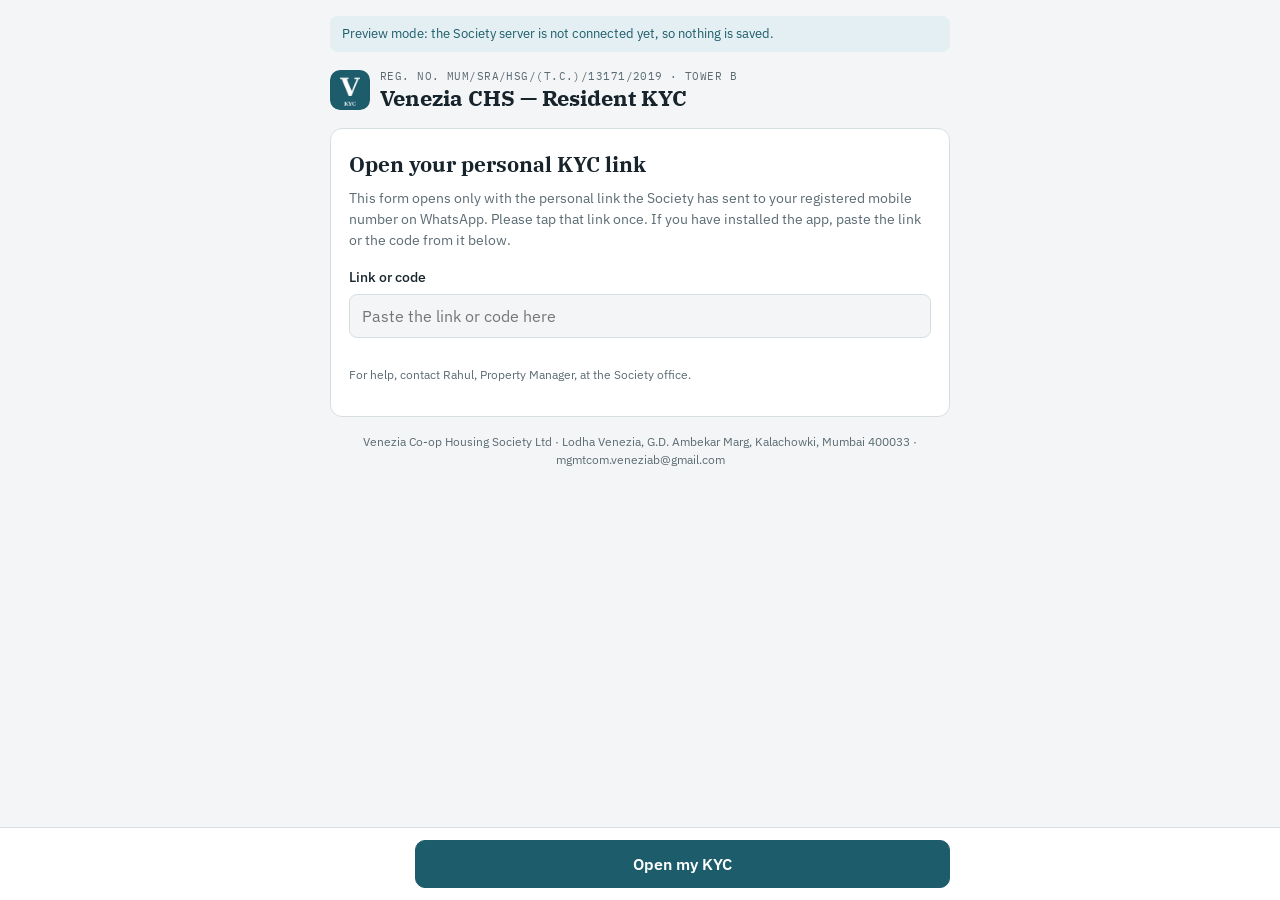
==== index.html @ 971dfce4 "Wording fix on link screen Co-Authored-By: Claude Opus 5.5 <noreply@anthropic.com> Claude-Session: h" ====
<!doctype html>
<html lang="en">
<head>
<meta charset="utf-8">
<title>Venezia CHS – Resident KYC</title>
<meta name="viewport" content="width=device-width, initial-scale=1, viewport-fit=cover">
<meta name="description" content="Resident KYC for Venezia Co-operative Housing Society Ltd, Tower B. Open only with the personal link sent to you by the Society.">
<meta name="robots" content="noindex, nofollow">
<meta name="referrer" content="no-referrer">
<meta name="theme-color" content="#1d5c6b">
<link rel="manifest" href="manifest.webmanifest">
<link rel="icon" type="image/png" sizes="192x192" href="icons/icon-192.png">
<link rel="apple-touch-icon" href="icons/apple-touch-icon.png">
<meta name="apple-mobile-web-app-capable" content="yes">
<meta name="mobile-web-app-capable" content="yes">
<meta name="apple-mobile-web-app-status-bar-style" content="default">
<meta name="apple-mobile-web-app-title" content="Venezia KYC">
<link rel="preconnect" href="https://fonts.googleapis.com">
<link rel="stylesheet" href="https://fonts.googleapis.com/css2?family=IBM+Plex+Sans:wght@400;500;600&family=IBM+Plex+Serif:wght@500;600&family=IBM+Plex+Mono:wght@500&display=swap">
<link rel="stylesheet" href="app.css?v=3">
</head>
<body>
<div class="wrap">
  <div class="banner" id="preview-banner" hidden>Preview mode: the Society server is not connected yet, so nothing is saved.</div>
  <div class="install" id="install" hidden>
    <p id="install-text">Add this app to your home screen for quick access.</p>
    <button type="button" id="install-btn" hidden>Install</button>
    <button type="button" class="close" id="install-close" aria-label="Dismiss">×</button>
  </div>
  <header>
    <div class="brand"><img src="icons/icon-192.png" alt=""><div>
      <div class="reg">REG. NO. MUM/SRA/HSG/(T.C.)/13171/2019 · TOWER B</div>
      <h1>Venezia CHS — Resident KYC</h1>
    </div></div>
  </header>
  <div id="progress">
    <div class="stepinfo"><span id="stepname"></span><span id="stepcount"></span></div>
    <div class="bar"><i id="barfill"></i></div>
  </div>

  <!-- 0. Link check -->
  <section class="step" data-step="link" data-name="Your personal link">
    <h2>Open your personal KYC link</h2>
    <p class="lead" id="link-msg">This form opens only with the personal link the Society has sent to your registered mobile number on WhatsApp. Please tap that link once. If you have installed the app, paste the link or the code from it below.</p>
    <div class="field" id="f-code">
      <label class="l" for="code">Link or code</label>
      <input type="text" id="code" autocomplete="off" autocapitalize="none" spellcheck="false" placeholder="Paste the link or code here">
      <span class="err">That code is not valid. Please check the WhatsApp message from the Society.</span>
    </div>
    <p class="note">For help, contact Rahul, Property Manager, at the Society office.</p>
  </section>

  <!-- 1. Start -->
  <section class="step" data-step="start" data-name="Your flat">
    <h2>Let's start with your flat</h2>
    <p class="lead">Takes about 5 minutes. Keep your photo ID, your staff's photo IDs and your driver's licence copy handy.</p>
    <div class="field" id="f-flat">
      <label class="l" for="flat">Flat number</label>
      <div class="flat"><span>B-</span><input type="text" id="flat" inputmode="numeric" maxlength="4" placeholder="2104" autocomplete="off" readonly></div>
      <span class="hint">Filled in from your personal link.</span>
      <span class="err">Flat number missing. Please open your personal link again.</span>
    </div>
    <div class="field" id="f-mode">
      <span class="l">I am filling this as the</span>
      <div class="cards">
        <label class="card"><input type="radio" name="mode" value="owner"><span><b>Owner / member</b><small>First name on the agreement</small></span></label>
        <label class="card"><input type="radio" name="mode" value="tenant"><span><b>Tenant / licensee</b><small>Living here on leave &amp; licence</small></span></label>
      </div>
      <span class="err">Please choose one.</span>
    </div>
  </section>

  <!-- 2. You -->
  <section class="step" data-step="you" data-name="Your details">
    <h2 id="you-h">Your details</h2>
    <div class="grid">
      <div class="field full" id="f-name">
        <label class="l" for="name" id="name-l">First name on the agreement</label>
        <span class="hint" id="name-h">Full name of the person named first in your registered agreement, written exactly as in it.</span>
        <input type="text" id="name" autocomplete="name">
        <span class="err">Please enter your full name.</span>
      </div>
      <div class="field" id="f-mob">
        <label class="l" for="mob">Mobile (WhatsApp)</label>
        <div class="tel"><span>+91</span><input type="tel" id="mob" inputmode="numeric" maxlength="11" autocomplete="tel-national" placeholder="98XXXXXXXX"></div>
        <span class="hint">Must be a mobile number registered with the Society for this flat.</span>
        <span class="err">Enter a 10-digit mobile number.</span>
      </div>
      <div class="field" id="f-alt">
        <label class="l" for="alt">Alternate mobile <span class="opt">optional</span></label>
        <div class="tel"><span>+91</span><input type="tel" id="alt" inputmode="numeric" maxlength="11"></div>
        <span class="err">Enter a 10-digit mobile number or leave blank.</span>
      </div>
      <div class="field full" id="f-email">
        <label class="l" for="email">Email for society notices</label>
        <input type="email" id="email" autocomplete="email" placeholder="name@example.com">
        <span class="hint">AGM notices, circulars and bills go here. Use a mailbox you check and that isn't full.</span>
        <span class="err">Enter a valid email address.</span>
      </div>
      <div class="field" id="f-idtype">
        <label class="l" for="idtype">Your photo ID (compulsory)</label>
        <select id="idtype"><option value="">Select</option><option>Aadhaar card (masked)</option><option>Voter ID card</option><option>Passport</option><option>Driving licence</option></select>
        <span class="err">Please choose the ID you are uploading.</span>
      </div>
      <div class="field" id="f-idfile">
        <span class="l">Upload ID copy (front &amp; back)</span>
        <div class="filebtn"><label>Choose files<input type="file" id="idfile" accept=".pdf,image/*" multiple></label><span class="fn"></span></div>
        <span class="hint">For Aadhaar, upload only the <b>masked Aadhaar</b> (first 8 digits hidden), downloadable from myaadhaar.uidai.gov.in. Seen only by the Managing Committee office bearers and the Society office.</span>
        <span class="err">Please upload a copy of your photo ID.</span>
      </div>
      <div class="field full" data-only="owner">
        <span class="l" style="margin-top:6px">Second name on the agreement (joint / associate member) <span class="opt">optional</span></span>
        <span class="hint">Fill this if another person is named on the agreement with you.</span>
      </div>
      <div class="field full" data-only="owner" id="f-jname">
        <label class="l" for="jname">Second name on the agreement — full name</label>
        <input type="text" id="jname">
        <span class="err">Please enter the joint member's name, or clear their mobile and email.</span>
      </div>
      <div class="field" data-only="owner" id="f-jmob">
        <label class="l" for="jmob">Joint member's mobile</label>
        <div class="tel"><span>+91</span><input type="tel" id="jmob" inputmode="numeric" maxlength="11"></div>
        <span class="err">Enter a 10-digit mobile number or leave blank.</span>
      </div>
      <div class="field" data-only="owner" id="f-jemail">
        <label class="l" for="jemail">Joint member's email</label>
        <input type="email" id="jemail" placeholder="name@example.com">
        <span class="err">Enter a valid email address or leave blank.</span>
      </div>
      <div class="field full" data-only="tenant" id="f-ownername">
        <label class="l" for="ownername">Flat owner's name as in the agreement</label>
        <span class="hint">The licensor named in your leave &amp; licence agreement.</span>
        <input type="text" id="ownername">
        <span class="err">Please enter the owner's name.</span>
      </div>
    </div>
  </section>

  <!-- 3. Occupancy (owner) -->
  <section class="step" data-step="occ" data-name="Who lives here">
    <h2>Who lives in the flat now?</h2>
    <div class="field" id="f-occ">
      <div class="cards">
        <label class="card"><input type="radio" name="occ" value="self"><span><b>My family and I</b><small>Owner-occupied</small></span></label>
        <label class="card"><input type="radio" name="occ" value="family"><span><b>Other family members</b><small>My relatives live here; I don't</small></span></label>
        <label class="card"><input type="radio" name="occ" value="tenant"><span><b>A tenant</b><small>Given on leave &amp; licence</small></span></label>
        <label class="card"><input type="radio" name="occ" value="vacant"><span><b>Nobody</b><small>Vacant or locked</small></span></label>
      </div>
      <span class="err">Please choose one.</span>
    </div>
    <div class="field" id="f-addr" hidden>
      <label class="l" for="addr">Your correspondence address</label>
      <textarea id="addr" rows="2"></textarea>
    </div>
  </section>

  <!-- 4a. Family -->
  <section class="step" data-step="family" data-name="Family">
    <h2>Family members living in the flat</h2>
    <p class="lead" id="fam-lead">Include yourself. Tap a block to fill it; leave the rest empty.</p>
    <div class="alert" id="family-err" hidden></div>
    <div class="cards" id="family"></div>
    <button type="button" class="add" data-add="family">+ Add another family member</button>
  </section>

  <!-- 4b. Tenants -->
  <section class="step" data-step="tenants" data-name="Occupants">
    <h2 id="ten-h">Tenant details</h2>
    <p class="lead" id="ten-lead"></p>
    <div class="alert" id="tenants-err" hidden></div>
    <div class="cards" id="tenants"></div>
    <button type="button" class="add" data-add="tenants">+ Add another occupant</button>
    <h2 style="font-size:17px;margin-top:6px">Leave &amp; licence</h2>
    <div class="grid">
      <div class="field" id="f-llfrom"><label class="l" for="llfrom">From</label><input type="date" id="llfrom"><span class="err">Required.</span></div>
      <div class="field" id="f-llto"><label class="l" for="llto">To</label><input type="date" id="llto"><span class="err">Must be after the start date.</span></div>
      <div class="field" id="f-llreg"><span class="l">Agreement registered?</span><div class="chips"><label class="chip"><input type="radio" name="llreg" value="Yes"><span>Yes</span></label><label class="chip"><input type="radio" name="llreg" value="No"><span>No</span></label></div><span class="err">Please choose.</span></div>
      <div class="field" id="f-llpol"><span class="l">Police verification done?</span><div class="chips"><label class="chip"><input type="radio" name="llpol" value="Yes"><span>Yes</span></label><label class="chip"><input type="radio" name="llpol" value="No"><span>No</span></label></div><span class="err">Please choose.</span></div>
      <div class="field full"><span class="l">Registered agreement <span class="opt">PDF or photo</span></span><div class="filebtn"><label>Choose file<input type="file" id="llfile" accept=".pdf,image/*"></label><span class="fn"></span></div></div>
      <div class="field full"><span class="l">Police verification receipt</span><div class="filebtn"><label>Choose file<input type="file" id="llpolfile" accept=".pdf,image/*"></label><span class="fn"></span></div></div>
    </div>
  </section>

  <!-- 5. Staff -->
  <section class="step" data-step="staff" data-name="Staff">
    <h2>Drivers, maids &amp; helpers</h2>
    <p class="lead">Everyone who works in your flat, full time or part time. Skip if none. A driving licence copy is compulsory for every driver, and a photo ID copy for every other staff member.</p>
    <div class="alert" id="staff-err" hidden></div>
    <div class="cards" id="staff"></div>
    <button type="button" class="add" data-add="staff">+ Add another staff member</button>
  </section>

  <!-- 6. Vehicles -->
  <section class="step" data-step="vehicles" data-name="Vehicles">
    <h2>Vehicles parked in the society</h2>
    <p class="lead">Skip if none. Listing a vehicle does not allot a parking slot.</p>
    <div class="alert" id="vehicles-err" hidden></div>
    <div class="cards" id="vehicles"></div>
    <button type="button" class="add" data-add="vehicles">+ Add another vehicle</button>
  </section>

  <!-- 7. Emergency -->
  <section class="step" data-step="emergency" data-name="Emergency contact">
    <h2>Emergency contact</h2>
    <p class="lead">Someone we can call if we can't reach you.</p>
    <div class="grid">
      <div class="field"><label class="l" for="ename">Name</label><input type="text" id="ename"></div>
      <div class="field"><label class="l" for="erel">Relation to you</label><select id="erel"><option value="">Select</option><option>Spouse</option><option>Son</option><option>Daughter</option><option>Father</option><option>Mother</option><option>Brother</option><option>Sister</option><option>Son-in-law</option><option>Daughter-in-law</option><option>Other relative</option><option>Friend</option><option>Neighbour</option><option>Colleague</option></select></div>
      <div class="field" id="f-emob"><label class="l" for="emob">Mobile</label><div class="tel"><span>+91</span><input type="tel" id="emob" inputmode="numeric" maxlength="11"></div><span class="err">Enter a 10-digit mobile number or leave blank.</span></div>
      <div class="field full"><label class="l" for="eaddr">Address</label><textarea id="eaddr" rows="2" placeholder="House / flat, building, area, city, PIN"></textarea></div>
      <div class="field full"><label class="l" for="rem">Anything else the office should know? <span class="opt">optional</span></label><textarea id="rem" rows="3"></textarea></div>
    </div>
  </section>

  <!-- 8. Review -->
  <section class="step" data-step="review" data-name="Review">
    <h2>Check and submit</h2>
    <div class="review" id="review"></div>
    <label class="decl"><input type="checkbox" id="agree"><span id="decl-text"></span></label>
    <label class="decl" id="dl-consent-row" hidden><input type="checkbox" id="dlconsent"><span>I have the consent of my staff to share their ID and driving licence copies. These are collected only for security verification of staff working in the flat, are seen only by the Managing Committee office bearers and the Society office, and will be deleted when the staff member leaves.</span></label>
    <div class="alert" id="submit-err" hidden></div>
    <p class="note">These details are used only for society records, notices and security, under the MCS Act and the society's bye-laws. They are stored only in the Society's own Google Drive. ID copies are kept in a restricted folder, view-only, open only to the Managing Committee office bearers and the Society office.</p>
  </section>

  <!-- Done -->
  <section class="step done" data-step="done" data-name="Done">
    <div class="tick">✓</div>
    <h2>Thank you, KYC received</h2>
    <p>Your reference number</p>
    <div class="ref" id="ref"></div>
    <p class="note">The office will check these details against the register. Please keep this number for any follow-up.</p>
  </section>

  <footer>Venezia Co-op Housing Society Ltd · Lodha Venezia, G.D. Ambekar Marg, Kalachowki, Mumbai 400033 · mgmtcom.veneziab@gmail.com</footer>
</div>

<div class="toasts" id="toasts" role="alert" aria-live="assertive"></div>
<div class="nav" id="nav"><div class="in">
  <button type="button" class="btn" id="back">Back</button>
  <button type="button" class="btn primary" id="next">Next</button>
</div></div>

<script src="config.js?v=3"></script>
<script src="app.js?v=3"></script>
</body>
</html>
---- app.css ----
/* Venezia CHS – Resident KYC app. Phone-first wizard, one question group per screen. */
:root{
  --bg:#f3f5f6; --card:#ffffff; --fg:#17242b; --muted:#5b6b73; --line:#d6dee2;
  --accent:#1d5c6b; --accent-fg:#ffffff; --accent-soft:#e3eff2; --warn:#a33a1f; --warn-soft:#fbe9e4; --ok:#2f6b3a; --ok-soft:#e5f2e7; --amber:#8a5a00; --amber-soft:#fbf1dc;
  --f-display:"IBM Plex Serif",Georgia,serif; --f-body:"IBM Plex Sans",system-ui,-apple-system,sans-serif; --f-mono:"IBM Plex Mono",ui-monospace,monospace;
  color-scheme:light;
}
@media (prefers-color-scheme:dark){:root{
  --bg:#0f171b; --card:#16222a; --fg:#e4ecef; --muted:#93a5ad; --line:#2a3a43;
  --accent:#6fb6c6; --accent-fg:#0f171b; --accent-soft:#1b3139; --warn:#f08a6c; --warn-soft:#3a1f18; --ok:#7cc48a; --ok-soft:#1a3020; --amber:#e5b45a; --amber-soft:#33290f; color-scheme:dark}}
*{box-sizing:border-box}
[hidden]{display:none!important}
html,body{margin:0}
body{background:var(--bg);color:var(--fg);font-family:var(--f-body);font-size:16px;line-height:1.5;-webkit-text-size-adjust:100%;
  padding-left:max(16px,env(safe-area-inset-left,0px));padding-right:max(16px,env(safe-area-inset-right,0px));
  padding-top:calc(16px + env(safe-area-inset-top,0px));padding-bottom:120px}
.wrap{max-width:620px;margin:0 auto;display:grid;gap:16px}
.banner{background:var(--accent-soft);color:var(--accent);border-radius:8px;padding:8px 12px;font-size:13px}
.install{background:var(--card);border:1px solid var(--line);border-radius:10px;padding:10px 12px;font-size:13px;display:flex;gap:10px;align-items:center}
.install p{margin:0;flex:1}
.install button{font:600 13px var(--f-body);border-radius:8px;padding:8px 12px;border:1px solid var(--accent);background:var(--accent);color:var(--accent-fg);cursor:pointer}
.install .close{background:none;border:0;color:var(--muted);font-size:20px;padding:0 4px}
header{display:grid;gap:2px}
.brand{display:flex;gap:10px;align-items:center}
.brand img{width:40px;height:40px;border-radius:10px}
.reg{font-family:var(--f-mono);font-size:11px;color:var(--muted);letter-spacing:.04em}
h1{font-family:var(--f-display);font-size:22px;line-height:1.25;margin:0;text-wrap:balance}
.bar{height:6px;background:var(--line);border-radius:99px;overflow:hidden}
.bar i{display:block;height:100%;background:var(--accent);width:0;transition:width .3s}
.stepinfo{display:flex;justify-content:space-between;font-size:13px;color:var(--muted)}
section.step{background:var(--card);border:1px solid var(--line);border-radius:12px;padding:20px 18px;display:grid;gap:16px}
h2{font-family:var(--f-display);font-size:21px;margin:0;text-wrap:balance}
.lead{color:var(--muted);margin:-8px 0 0;font-size:14px}
.grid{display:grid;grid-template-columns:1fr 1fr;gap:14px}
@media (max-width:520px){.grid{grid-template-columns:1fr}}
.field{display:grid;gap:6px;min-width:0}
.full{grid-column:1/-1}
label.l,.l{font-size:14px;font-weight:500}
.opt{font-weight:400;color:var(--muted);font-size:12px}
.hint{font-size:12px;color:var(--muted)}
.err{font-size:12px;color:var(--warn);display:none}
.field.bad .err{display:block}
.field.bad input,.field.bad select{border-color:var(--warn)}
input[type=text],input[type=tel],input[type=email],input[type=date],select,textarea{width:100%;font:16px var(--f-body);color:var(--fg);background:var(--bg);border:1px solid var(--line);border-radius:8px;padding:11px 12px;-webkit-appearance:none;appearance:none}
input[type=date]{min-height:46px}
.tel{display:flex}
.tel span{display:grid;place-items:center;padding:0 10px;border:1px solid var(--line);border-right:0;border-radius:8px 0 0 8px;background:var(--accent-soft);color:var(--accent);font-size:14px}
.tel input{border-radius:0 8px 8px 0}
input:focus-visible,select:focus-visible,textarea:focus-visible,button:focus-visible,.chip input:focus-visible+span,summary:focus-visible{outline:2px solid var(--accent);outline-offset:2px}
.chips{display:flex;flex-wrap:wrap;gap:8px}
.chip{position:relative}
.chip input{position:absolute;opacity:0;width:1px;height:1px}
.chip span{display:inline-block;border:1px solid var(--line);border-radius:99px;padding:8px 14px;font-size:14px;cursor:pointer;background:var(--bg);user-select:none}
.chip input:checked+span{background:var(--accent);border-color:var(--accent);color:var(--accent-fg)}
.cards{display:grid;gap:10px}
.card{position:relative}
.card input{position:absolute;opacity:0}
.card span{display:grid;gap:2px;border:1.5px solid var(--line);border-radius:10px;padding:14px 16px;cursor:pointer;background:var(--bg)}
.card b{font-size:16px}
.card small{color:var(--muted);font-size:13px}
.card input:checked+span{border-color:var(--accent);background:var(--accent-soft)}
.card input:focus-visible+span{outline:2px solid var(--accent);outline-offset:2px}
.flat{display:flex;align-items:stretch;max-width:220px}
.flat span{display:grid;place-items:center;padding:0 12px;font:500 18px var(--f-mono);border:1px solid var(--line);border-right:0;border-radius:8px 0 0 8px;background:var(--accent-soft);color:var(--accent)}
.flat input{font:500 18px var(--f-mono);letter-spacing:.08em;border-radius:0 8px 8px 0}
.flat input[readonly]{background:var(--accent-soft);color:var(--accent)}
details.block{border:1px solid var(--line);border-radius:10px;background:var(--bg)}
details.block[open]{background:var(--card)}
details.block summary{list-style:none;display:flex;align-items:center;gap:10px;padding:12px 14px;cursor:pointer}
details.block summary::-webkit-details-marker{display:none}
.num{width:26px;height:26px;border-radius:50%;display:grid;place-items:center;background:var(--line);font-size:13px;font-weight:600;flex:none}
.block.filled .num{background:var(--ok);color:var(--card)}
.sumtxt{flex:1;min-width:0;overflow:hidden;text-overflow:ellipsis;white-space:nowrap}
.sumtxt em{font-style:normal;color:var(--muted)}
.chev{color:var(--muted);transition:transform .2s}
details[open] .chev{transform:rotate(90deg)}
.blockbody{padding:4px 14px 16px;display:grid;gap:14px}
.rm{justify-self:start;background:none;border:0;color:var(--warn);font:13px var(--f-body);cursor:pointer;padding:0}
.add{border:1.5px dashed var(--accent);background:transparent;color:var(--accent);border-radius:10px;padding:12px;font:500 15px var(--f-body);cursor:pointer}
.photo{display:flex;gap:12px;align-items:center}
.thumb{width:72px;height:88px;flex:none;border:1px dashed var(--line);border-radius:8px;display:grid;place-items:center;color:var(--muted);font-size:11px;text-align:center;overflow:hidden;background:var(--bg)}
.thumb img{width:100%;height:100%;object-fit:cover}
.filebtn{display:flex;align-items:center;gap:10px;flex-wrap:wrap;position:relative}
.filebtn label{border:1px solid var(--accent);color:var(--accent);border-radius:8px;padding:9px 14px;font-size:14px;cursor:pointer}
.filebtn input{position:absolute;opacity:0;width:1px;height:1px}
.filebtn .fn{font-size:13px;color:var(--muted);min-width:0;overflow-wrap:anywhere}
.nav{position:fixed;left:0;right:0;bottom:0;background:var(--card);border-top:1px solid var(--line);z-index:20;
  padding:12px max(16px,env(safe-area-inset-right,0px)) calc(12px + env(safe-area-inset-bottom,0px)) max(16px,env(safe-area-inset-left,0px))}
.nav .in{max-width:620px;margin:0 auto;display:flex;gap:10px}
.btn{font:600 16px var(--f-body);border-radius:10px;padding:13px 18px;cursor:pointer;border:1px solid var(--line);background:var(--bg);color:var(--fg)}
.btn.primary{background:var(--accent);border-color:var(--accent);color:var(--accent-fg);flex:1}
.btn[disabled]{opacity:.6;cursor:wait}
.review{display:grid;gap:14px}
.rv{border:1px solid var(--line);border-radius:10px;padding:12px 14px;display:grid;gap:6px}
.rv h3{margin:0;font-size:15px;display:flex;justify-content:space-between;align-items:center}
.rv h3 button{background:none;border:0;color:var(--accent);font:500 13px var(--f-body);cursor:pointer}
.rv dl{margin:0;display:grid;grid-template-columns:minmax(0,40%) minmax(0,1fr);gap:4px 10px;font-size:14px}
.rv dt{color:var(--muted)}
.rv dd{margin:0;overflow-wrap:anywhere}
.decl{display:flex;gap:12px;align-items:flex-start;font-size:14px;background:var(--accent-soft);padding:12px;border-radius:10px}
.decl input{width:20px;height:20px;margin-top:2px;flex:none}
.note{font-size:12px;color:var(--muted)}
.toasts{position:fixed;left:0;right:0;top:calc(10px + env(safe-area-inset-top,0px));z-index:50;display:grid;gap:8px;justify-items:center;pointer-events:none;
  padding-left:max(16px,env(safe-area-inset-left,0px));padding-right:max(16px,env(safe-area-inset-right,0px))}
.toast{pointer-events:auto;width:100%;max-width:560px;border-radius:10px;padding:12px 40px 12px 14px;box-shadow:0 6px 24px rgba(0,0,0,.18);font-size:14px;position:relative;border:1px solid;animation:tin .2s ease-out}
.toast b{display:block;font-size:15px;margin-bottom:2px}
.toast ul{margin:4px 0 0;padding-left:18px}
.toast .x{position:absolute;top:6px;right:8px;background:none;border:0;font-size:20px;line-height:1;color:inherit;cursor:pointer;padding:4px}
.toast.err{background:var(--warn-soft);color:var(--warn);border-color:var(--warn)}
.toast.warn{background:var(--amber-soft);color:var(--amber);border-color:var(--amber)}
.toast.ok{background:var(--ok-soft);color:var(--ok);border-color:var(--ok)}
@keyframes tin{from{opacity:0;transform:translateY(-8px)}to{opacity:1;transform:none}}
.wmsg{font-size:12px;color:var(--amber)}
.alert{background:var(--warn-soft);color:var(--warn);border-radius:8px;padding:10px 12px;font-size:14px}
.done{text-align:center;display:grid;gap:10px;justify-items:center}
.tick{width:56px;height:56px;border-radius:50%;background:var(--ok-soft);color:var(--ok);display:grid;place-items:center;font-size:28px}
.ref{font-family:var(--f-mono);font-size:15px;background:var(--accent-soft);color:var(--accent);padding:6px 12px;border-radius:6px}
footer{font-size:12px;color:var(--muted);text-align:center}
@media (prefers-reduced-motion:reduce){*{transition:none!important;animation:none!important}}
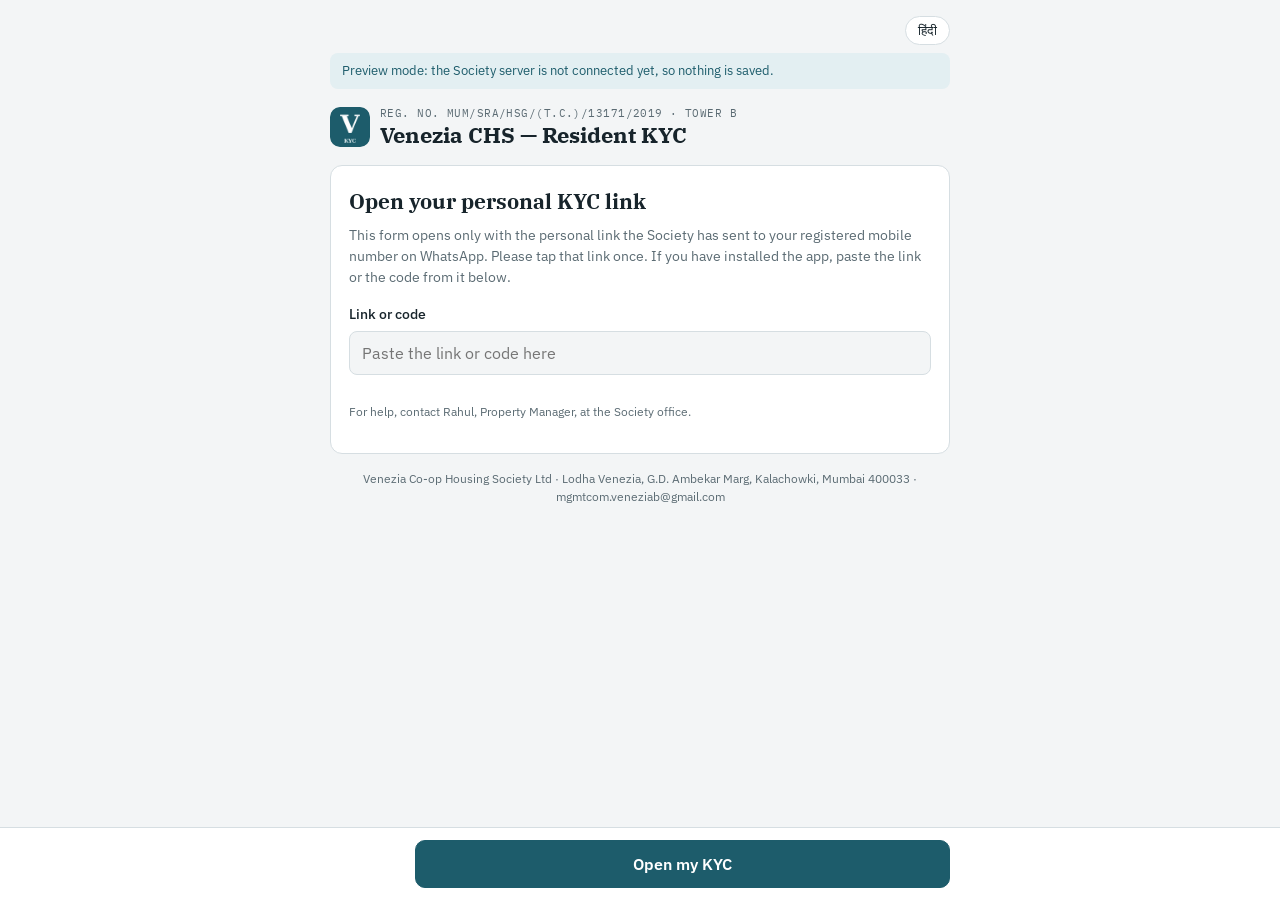
==== commit 68ce968a: "Save-and-finish-later, upload on attach, documents later, foreign numbers, Hindi, one record per fla" ====
--- a/index.html
+++ b/index.html
@@ -17,10 +17,13 @@
 <meta name="apple-mobile-web-app-title" content="Venezia KYC">
 <link rel="preconnect" href="https://fonts.googleapis.com">
 <link rel="stylesheet" href="https://fonts.googleapis.com/css2?family=IBM+Plex+Sans:wght@400;500;600&family=IBM+Plex+Serif:wght@500;600&family=IBM+Plex+Mono:wght@500&display=swap">
-<link rel="stylesheet" href="app.css?v=3">
+<link rel="stylesheet" href="app.css?v=5">
 </head>
 <body>
 <div class="wrap">
+  <div class="langbar"><button type="button" id="lang-btn" class="langbtn">हिंदी</button></div>
+  <div class="banner warnbanner" id="inapp-banner" hidden>If the buttons for photos or files do not work, open this link in Chrome (Android) or Safari (iPhone): tap ⋮ or the share icon, then "Open in browser".</div>
+  <div class="banner" id="saved-banner" hidden></div>
   <div class="banner" id="preview-banner" hidden>Preview mode: the Society server is not connected yet, so nothing is saved.</div>
   <div class="install" id="install" hidden>
     <p id="install-text">Add this app to your home screen for quick access.</p>
@@ -82,14 +85,14 @@
       </div>
       <div class="field" id="f-mob">
         <label class="l" for="mob">Mobile (WhatsApp)</label>
-        <div class="tel"><span>+91</span><input type="tel" id="mob" inputmode="numeric" maxlength="11" autocomplete="tel-national" placeholder="98XXXXXXXX"></div>
-        <span class="hint">Must be a mobile number registered with the Society for this flat.</span>
-        <span class="err">Enter a 10-digit mobile number.</span>
+        <div class="tel"><input type="tel" class="cc" id="mobcc" value="+91" maxlength="5" inputmode="tel" aria-label="Country code"><input type="tel" id="mob" inputmode="numeric" maxlength="14" autocomplete="tel-national" placeholder="98XXXXXXXX"></div>
+        <span class="hint">Use the number registered with the Society for this flat. Owners abroad: change +91 to your country code.</span>
+        <span class="err">Enter a valid mobile number.</span>
       </div>
       <div class="field" id="f-alt">
         <label class="l" for="alt">Alternate mobile <span class="opt">optional</span></label>
-        <div class="tel"><span>+91</span><input type="tel" id="alt" inputmode="numeric" maxlength="11"></div>
-        <span class="err">Enter a 10-digit mobile number or leave blank.</span>
+        <div class="tel"><input type="tel" class="cc" id="altcc" value="+91" maxlength="5" inputmode="tel" aria-label="Country code"><input type="tel" id="alt" inputmode="numeric" maxlength="14"></div>
+        <span class="err">Enter a valid mobile number or leave blank.</span>
       </div>
       <div class="field full" id="f-email">
         <label class="l" for="email">Email for society notices</label>
@@ -105,9 +108,10 @@
       <div class="field" id="f-idfile">
         <span class="l">Upload ID copy (front &amp; back)</span>
         <div class="filebtn"><label>Choose files<input type="file" id="idfile" accept=".pdf,image/*" multiple></label><span class="fn"></span></div>
-        <span class="hint">For Aadhaar, upload only the <b>masked Aadhaar</b> (first 8 digits hidden), downloadable from myaadhaar.uidai.gov.in. Seen only by the Managing Committee office bearers and the Society office.</span>
-        <span class="err">Please upload a copy of your photo ID.</span>
-      </div>
+        <span class="hint">For Aadhaar, upload only the <b>masked Aadhaar</b> (first 8 digits hidden), downloadable from myaadhaar.uidai.gov.in. No Aadhaar? A voter ID, passport or driving licence is equally fine. Seen only by the Managing Committee office bearers and the Society office.</span>
+        <span class="err">Please upload a copy of your photo ID, or tick "upload later".</span>
+      </div>
+      <label class="later full"><input type="checkbox" id="idlater"><span>I will upload my ID later (within 7 days)</span></label>
       <div class="field full" data-only="owner">
         <span class="l" style="margin-top:6px">Second name on the agreement (joint / associate member) <span class="opt">optional</span></span>
         <span class="hint">Fill this if another person is named on the agreement with you.</span>
@@ -119,8 +123,8 @@
       </div>
       <div class="field" data-only="owner" id="f-jmob">
         <label class="l" for="jmob">Joint member's mobile</label>
-        <div class="tel"><span>+91</span><input type="tel" id="jmob" inputmode="numeric" maxlength="11"></div>
-        <span class="err">Enter a 10-digit mobile number or leave blank.</span>
+        <div class="tel"><input type="tel" class="cc" id="jmobcc" value="+91" maxlength="5" inputmode="tel" aria-label="Country code"><input type="tel" id="jmob" inputmode="numeric" maxlength="14"></div>
+        <span class="err">Enter a valid mobile number or leave blank.</span>
       </div>
       <div class="field" data-only="owner" id="f-jemail">
         <label class="l" for="jemail">Joint member's email</label>
@@ -171,7 +175,8 @@
     <div class="cards" id="tenants"></div>
     <button type="button" class="add" data-add="tenants">+ Add another occupant</button>
     <h2 style="font-size:17px;margin-top:6px">Leave &amp; licence</h2>
-    <div class="grid">
+    <label class="later" id="llbt-row"><input type="checkbox" id="llbytenant"><span>I don't have these details; the tenant will fill them using their own link</span></label>
+    <div class="grid" id="ll-grid">
       <div class="field" id="f-llfrom"><label class="l" for="llfrom">From</label><input type="date" id="llfrom"><span class="err">Required.</span></div>
       <div class="field" id="f-llto"><label class="l" for="llto">To</label><input type="date" id="llto"><span class="err">Must be after the start date.</span></div>
       <div class="field" id="f-llreg"><span class="l">Agreement registered?</span><div class="chips"><label class="chip"><input type="radio" name="llreg" value="Yes"><span>Yes</span></label><label class="chip"><input type="radio" name="llreg" value="No"><span>No</span></label></div><span class="err">Please choose.</span></div>
@@ -206,7 +211,7 @@
     <div class="grid">
       <div class="field"><label class="l" for="ename">Name</label><input type="text" id="ename"></div>
       <div class="field"><label class="l" for="erel">Relation to you</label><select id="erel"><option value="">Select</option><option>Spouse</option><option>Son</option><option>Daughter</option><option>Father</option><option>Mother</option><option>Brother</option><option>Sister</option><option>Son-in-law</option><option>Daughter-in-law</option><option>Other relative</option><option>Friend</option><option>Neighbour</option><option>Colleague</option></select></div>
-      <div class="field" id="f-emob"><label class="l" for="emob">Mobile</label><div class="tel"><span>+91</span><input type="tel" id="emob" inputmode="numeric" maxlength="11"></div><span class="err">Enter a 10-digit mobile number or leave blank.</span></div>
+      <div class="field" id="f-emob"><label class="l" for="emob">Mobile</label><div class="tel"><input type="tel" class="cc" id="emobcc" value="+91" maxlength="5" inputmode="tel" aria-label="Country code"><input type="tel" id="emob" inputmode="numeric" maxlength="14"></div><span class="err">Enter a valid mobile number or leave blank.</span></div>
       <div class="field full"><label class="l" for="eaddr">Address</label><textarea id="eaddr" rows="2" placeholder="House / flat, building, area, city, PIN"></textarea></div>
       <div class="field full"><label class="l" for="rem">Anything else the office should know? <span class="opt">optional</span></label><textarea id="rem" rows="3"></textarea></div>
     </div>
@@ -228,7 +233,8 @@
     <h2>Thank you, KYC received</h2>
     <p>Your reference number</p>
     <div class="ref" id="ref"></div>
-    <p class="note">The office will check these details against the register. Please keep this number for any follow-up.</p>
+    <p class="note" id="done-note">The office will check these details against the register. Please keep this number for any follow-up.</p>
+    <p class="note">You can open the same link again at any time to add pending documents or update details. Your new entry replaces the earlier one.</p>
   </section>
 
   <footer>Venezia Co-op Housing Society Ltd · Lodha Venezia, G.D. Ambekar Marg, Kalachowki, Mumbai 400033 · mgmtcom.veneziab@gmail.com</footer>
@@ -237,10 +243,11 @@
 <div class="toasts" id="toasts" role="alert" aria-live="assertive"></div>
 <div class="nav" id="nav"><div class="in">
   <button type="button" class="btn" id="back">Back</button>
+  <button type="button" class="btn" id="save">Save</button>
   <button type="button" class="btn primary" id="next">Next</button>
 </div></div>
 
-<script src="config.js?v=3"></script>
-<script src="app.js?v=3"></script>
+<script src="config.js?v=5"></script>
+<script src="app.js?v=5"></script>
 </body>
 </html>
--- a/app.css
+++ b/app.css
@@ -117,3 +117,17 @@
 .ref{font-family:var(--f-mono);font-size:15px;background:var(--accent-soft);color:var(--accent);padding:6px 12px;border-radius:6px}
 footer{font-size:12px;color:var(--muted);text-align:center}
 @media (prefers-reduced-motion:reduce){*{transition:none!important;animation:none!important}}
+/* Everything is saved in capitals except email IDs, so show it that way while typing. */
+input[type=text],textarea{text-transform:uppercase}
+input[type=text]::placeholder,textarea::placeholder{text-transform:none}
+#code{text-transform:none}
+.tel .cc{max-width:68px;border-radius:8px 0 0 8px;border-right:0;background:var(--accent-soft);color:var(--accent);text-align:center;padding:11px 4px}
+.tel input:not(.cc){border-radius:0 8px 8px 0}
+.later{display:flex;gap:10px;align-items:flex-start;font-size:14px;color:var(--muted)}
+.later input{width:18px;height:18px;margin-top:2px;flex:none}
+.langbar{display:flex;justify-content:flex-end;margin-bottom:-8px}
+.langbtn{font:500 13px var(--f-body);border:1px solid var(--line);background:var(--card);color:var(--fg);border-radius:99px;padding:5px 12px;cursor:pointer}
+.warnbanner{background:var(--amber-soft);color:var(--amber)}
+.up{font-size:12px;color:var(--ok)}
+.up.err2{color:var(--warn)}
+#save{flex:none}
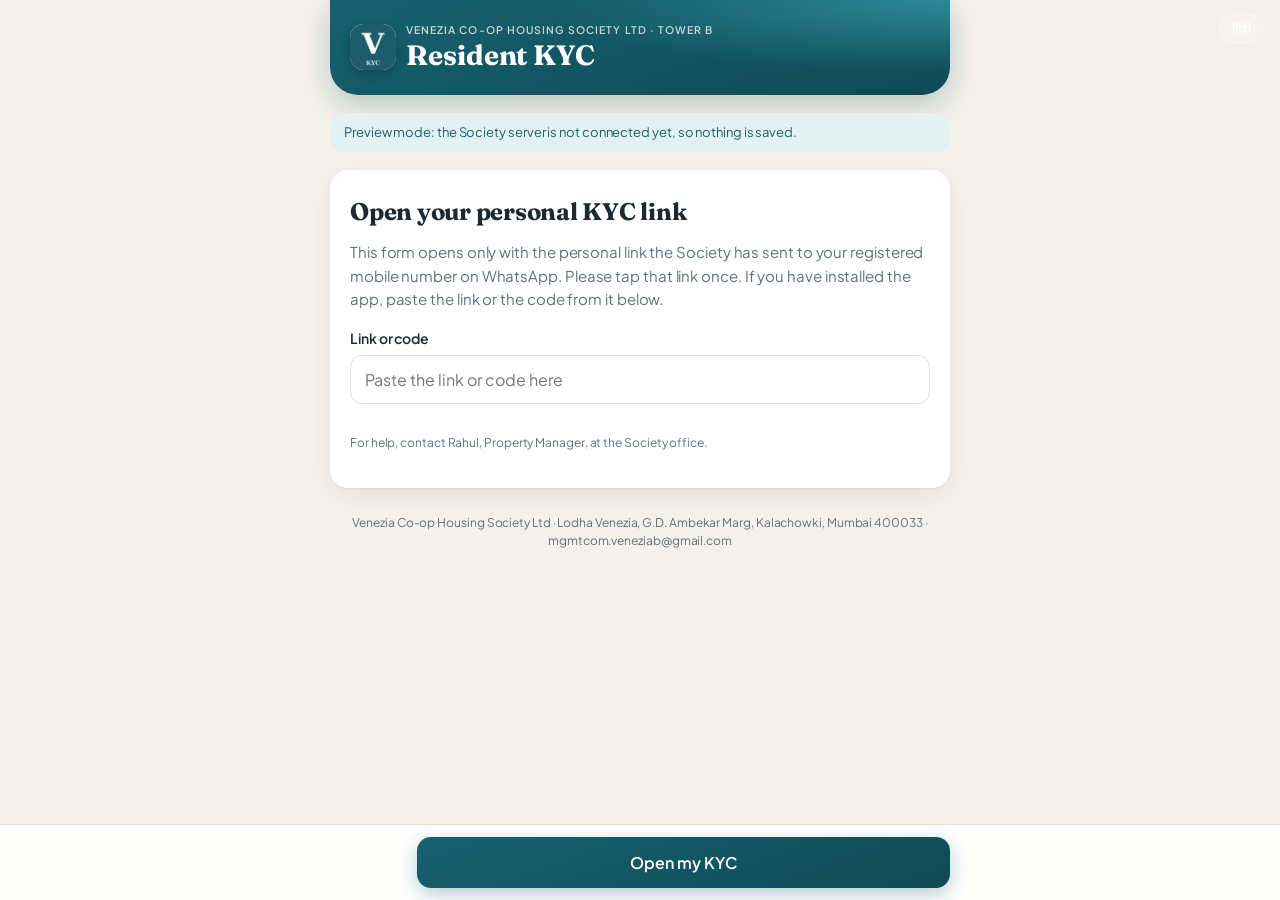
==== commit 7c4a8a1c: "Friendlier look, keep-these-handy checklist, joint owner prompt Co-Authored-By: Claude Opus 5.5 <nor" ====
--- a/index.html
+++ b/index.html
@@ -16,12 +16,22 @@
 <meta name="apple-mobile-web-app-status-bar-style" content="default">
 <meta name="apple-mobile-web-app-title" content="Venezia KYC">
 <link rel="preconnect" href="https://fonts.googleapis.com">
-<link rel="stylesheet" href="https://fonts.googleapis.com/css2?family=IBM+Plex+Sans:wght@400;500;600&family=IBM+Plex+Serif:wght@500;600&family=IBM+Plex+Mono:wght@500&display=swap">
-<link rel="stylesheet" href="app.css?v=5">
+<link rel="stylesheet" href="https://fonts.googleapis.com/css2?family=Plus+Jakarta+Sans:wght@400;500;600;700&family=Fraunces:opsz,wght@9..144,600;9..144,700&family=IBM+Plex+Mono:wght@500&display=swap">
+<link rel="stylesheet" href="app.css?v=7">
 </head>
 <body>
 <div class="wrap">
   <div class="langbar"><button type="button" id="lang-btn" class="langbtn">हिंदी</button></div>
+  <header class="hero">
+    <div class="brand"><img src="icons/icon-192.png" alt=""><div>
+      <div class="reg">VENEZIA CO-OP HOUSING SOCIETY LTD · TOWER B</div>
+      <h1>Resident KYC</h1>
+    </div></div>
+    <div id="progress">
+      <div class="stepinfo"><span class="stepicon" id="stepicon" aria-hidden="true"></span><span id="stepname"></span><span id="stepcount"></span></div>
+      <div class="bar"><i id="barfill"></i></div>
+    </div>
+  </header>
   <div class="banner warnbanner" id="inapp-banner" hidden>If the buttons for photos or files do not work, open this link in Chrome (Android) or Safari (iPhone): tap ⋮ or the share icon, then "Open in browser".</div>
   <div class="banner" id="saved-banner" hidden></div>
   <div class="banner" id="preview-banner" hidden>Preview mode: the Society server is not connected yet, so nothing is saved.</div>
@@ -30,16 +40,6 @@
     <button type="button" id="install-btn" hidden>Install</button>
     <button type="button" class="close" id="install-close" aria-label="Dismiss">×</button>
   </div>
-  <header>
-    <div class="brand"><img src="icons/icon-192.png" alt=""><div>
-      <div class="reg">REG. NO. MUM/SRA/HSG/(T.C.)/13171/2019 · TOWER B</div>
-      <h1>Venezia CHS — Resident KYC</h1>
-    </div></div>
-  </header>
-  <div id="progress">
-    <div class="stepinfo"><span id="stepname"></span><span id="stepcount"></span></div>
-    <div class="bar"><i id="barfill"></i></div>
-  </div>
 
   <!-- 0. Link check -->
   <section class="step" data-step="link" data-name="Your personal link">
@@ -56,7 +56,8 @@
   <!-- 1. Start -->
   <section class="step" data-step="start" data-name="Your flat">
     <h2>Let's start with your flat</h2>
-    <p class="lead">Takes about 5 minutes. Keep your photo ID, your staff's photo IDs and your driver's licence copy handy.</p>
+    <p class="lead">Takes about 5–10 minutes. You can save and finish later, and upload documents later.</p>
+    <div class="handy" id="handy"></div>
     <div class="field" id="f-flat">
       <label class="l" for="flat">Flat number</label>
       <div class="flat"><span>B-</span><input type="text" id="flat" inputmode="numeric" maxlength="4" placeholder="2104" autocomplete="off" readonly></div>
@@ -114,7 +115,7 @@
       <label class="later full"><input type="checkbox" id="idlater"><span>I will upload my ID later (within 7 days)</span></label>
       <div class="field full" data-only="owner">
         <span class="l" style="margin-top:6px">Second name on the agreement (joint / associate member) <span class="opt">optional</span></span>
-        <span class="hint">Fill this if another person is named on the agreement with you.</span>
+        <span class="hint">Optional, but please fill in as much as you can. It helps the Society reach the right person for notices, emergencies and any transfer later.</span>
       </div>
       <div class="field full" data-only="owner" id="f-jname">
         <label class="l" for="jname">Second name on the agreement — full name</label>
@@ -186,6 +187,17 @@
     </div>
   </section>
 
+  <!-- 4c. Owner of a rented flat: tenant contact only -->
+  <section class="step" data-step="tenantinfo" data-name="Your tenant">
+    <h2>Your tenant's contact</h2>
+    <p class="lead">Only the main tenant's name, mobile and email are needed from you. The Society will send the tenant their own link to fill in the occupants, leave &amp; licence, staff and vehicle details. Your family's details are not needed for a rented flat.</p>
+    <div class="grid">
+      <div class="field full" id="f-tname"><label class="l" for="tname">Main tenant's full name</label><input type="text" id="tname" autocomplete="off"><span class="err">Enter the tenant's name.</span></div>
+      <div class="field" id="f-tmob"><label class="l" for="tmob">Tenant's mobile (WhatsApp)</label><div class="tel"><input type="tel" class="cc" id="tmobcc" value="+91" maxlength="5" aria-label="Country code"><input type="tel" id="tmob" inputmode="numeric" maxlength="14"></div><span class="hint">The tenant's KYC link will be sent to this number.</span><span class="err">Enter the tenant's mobile number.</span></div>
+      <div class="field" id="f-temail"><label class="l" for="temail">Tenant's email <span class="opt">optional</span></label><input type="email" id="temail" autocomplete="off"><span class="err">Check this email.</span></div>
+    </div>
+  </section>
+
   <!-- 5. Staff -->
   <section class="step" data-step="staff" data-name="Staff">
     <h2>Drivers, maids &amp; helpers</h2>
@@ -247,7 +259,7 @@
   <button type="button" class="btn primary" id="next">Next</button>
 </div></div>
 
-<script src="config.js?v=5"></script>
-<script src="app.js?v=5"></script>
+<script src="config.js?v=7"></script>
+<script src="app.js?v=7"></script>
 </body>
 </html>
--- a/app.css
+++ b/app.css
@@ -131,3 +131,80 @@
 .up{font-size:12px;color:var(--ok)}
 .up.err2{color:var(--warn)}
 #save{flex:none}
+
+/* ===== Friendly look (v7) ===== */
+:root{
+  --bg:#f4f1ea; --card:#ffffff; --fg:#1b2a30; --muted:#61717a; --line:#e3ddd2;
+  --accent:#17616f; --accent-2:#0f4a56; --accent-fg:#ffffff; --accent-soft:#e4f1f2; --gold:#c8963e; --gold-soft:#fbf3e3;
+  --f-display:"Fraunces",Georgia,serif; --f-body:"Plus Jakarta Sans",system-ui,-apple-system,sans-serif;
+  --shadow:0 1px 2px rgba(27,42,48,.05),0 8px 24px rgba(27,42,48,.07); --r:18px;
+}
+@media (prefers-color-scheme:dark){:root{
+  --bg:#0f1719; --card:#172327; --fg:#e8eef0; --muted:#97a8ae; --line:#26363b;
+  --accent:#5fb7c4; --accent-2:#3f97a5; --accent-fg:#0f1719; --accent-soft:#1a3237; --gold:#e0b45f; --gold-soft:#2e2615; --shadow:0 8px 24px rgba(0,0,0,.35)}}
+body{background:var(--bg);padding-top:0;letter-spacing:-.005em}
+.wrap{gap:18px}
+.langbar{position:absolute;right:max(16px,env(safe-area-inset-right,0px));top:calc(14px + env(safe-area-inset-top,0px));z-index:5;margin:0}
+.langbtn{background:rgba(255,255,255,.16);border:1px solid rgba(255,255,255,.35);color:#fff;backdrop-filter:blur(6px)}
+.hero{margin:0 calc(-1 * max(16px,env(safe-area-inset-left,0px))) 0;padding:calc(22px + env(safe-area-inset-top,0px)) max(20px,env(safe-area-inset-left,0px)) 22px;
+  background:radial-gradient(120% 140% at 100% 0%,#2c8a96 0%,transparent 55%),linear-gradient(160deg,var(--accent) 0%,var(--accent-2) 100%);
+  color:#fff;border-radius:0 0 28px 28px;display:grid;gap:18px;box-shadow:0 10px 30px rgba(15,74,86,.25)}
+@media (min-width:660px){.hero{margin:0;border-radius:0 0 28px 28px}}
+.hero .brand img{width:46px;height:46px;border-radius:14px;box-shadow:0 4px 12px rgba(0,0,0,.2);background:#fff}
+.hero .reg{color:rgba(255,255,255,.75);font-family:var(--f-body);font-weight:600;font-size:10.5px;letter-spacing:.1em}
+.hero h1{font-size:28px;font-weight:700;color:#fff}
+.hero .stepinfo{color:rgba(255,255,255,.9);font-size:14px;align-items:center;gap:8px}
+.hero .stepinfo #stepname{flex:1;font-weight:600}
+.stepicon{width:34px;height:34px;border-radius:12px;background:rgba(255,255,255,.18);display:grid;place-items:center;font-size:18px}
+.hero .bar{height:8px;background:rgba(255,255,255,.22);margin-top:10px}
+.hero .bar i{background:linear-gradient(90deg,var(--gold),#f0c674);border-radius:99px}
+.banner{border-radius:14px;padding:10px 14px}
+section.step{border:0;border-radius:var(--r);box-shadow:var(--shadow);padding:24px 20px;gap:18px;animation:rise .25s ease-out}
+@keyframes rise{from{opacity:0;transform:translateY(6px)}to{opacity:1;transform:none}}
+h2{font-size:24px;font-weight:700;letter-spacing:-.01em}
+.lead{font-size:15px;line-height:1.55}
+label.l,.l{font-weight:600;font-size:14px}
+input[type=text],input[type=tel],input[type=email],input[type=date],select,textarea{background:var(--card);border:1.5px solid var(--line);border-radius:12px;padding:13px 14px;transition:border-color .15s,box-shadow .15s}
+input:focus,select:focus,textarea:focus{outline:none;border-color:var(--accent);box-shadow:0 0 0 4px var(--accent-soft)}
+.tel .cc{border-radius:12px 0 0 12px;border:1.5px solid var(--line);border-right:0}
+.tel input:not(.cc){border-radius:0 12px 12px 0}
+.flat span{border-radius:12px 0 0 12px;border:1.5px solid var(--line);border-right:0}
+.flat input{border-radius:0 12px 12px 0}
+.chip span{border:1.5px solid var(--line);background:var(--card);padding:9px 16px;font-weight:500;transition:all .15s}
+.chip input:checked+span{box-shadow:0 4px 12px rgba(23,97,111,.25)}
+.card span{border:1.5px solid var(--line);border-radius:16px;padding:16px 48px 16px 18px;background:var(--card);transition:all .15s;position:relative}
+.card span::after{content:"";position:absolute;right:16px;top:50%;width:22px;height:22px;margin-top:-11px;border-radius:50%;border:2px solid var(--line);background:var(--card)}
+.card input:checked+span{border-color:var(--accent);background:var(--accent-soft);box-shadow:0 6px 18px rgba(23,97,111,.15)}
+.card input:checked+span::after{border-color:var(--accent);background:var(--accent) url("data:image/svg+xml,%3Csvg xmlns='http://www.w3.org/2000/svg' viewBox='0 0 24 24' fill='none' stroke='white' stroke-width='3.2' stroke-linecap='round' stroke-linejoin='round'%3E%3Cpath d='M5 12.5l4.5 4.5L19 7.5'/%3E%3C/svg%3E") center/14px no-repeat}
+.card b{font-size:16.5px}
+details.block{border:1.5px solid var(--line);border-radius:16px;background:var(--card);transition:box-shadow .15s}
+details.block[open]{box-shadow:var(--shadow);border-color:transparent}
+.num{background:var(--accent-soft);color:var(--accent)}
+.block.filled .num{background:var(--accent);color:#fff}
+.add{border-radius:16px;border-width:2px;font-weight:600;background:var(--accent-soft);border-color:transparent}
+.filebtn label{border:1.5px solid var(--accent);border-radius:12px;font-weight:600;background:var(--accent-soft);padding:10px 16px}
+.filebtn label::before{content:"📎 "}
+.thumb{border-radius:14px;border:1.5px dashed var(--line)}
+.later{background:var(--gold-soft);border-radius:12px;padding:10px 12px;color:var(--fg)}
+.decl{border-radius:14px}
+.rv{border:0;background:var(--bg);border-radius:14px;padding:14px 16px}
+.nav{background:rgba(255,255,255,.88);backdrop-filter:blur(12px);-webkit-backdrop-filter:blur(12px);border-top:1px solid var(--line)}
+@media (prefers-color-scheme:dark){.nav{background:rgba(23,35,39,.9)}}
+.btn{border-radius:14px;border:1.5px solid var(--line);background:var(--card);padding:14px 18px}
+.btn.primary{background:linear-gradient(160deg,var(--accent),var(--accent-2));border:0;box-shadow:0 6px 18px rgba(23,97,111,.3)}
+.btn.primary:active{transform:translateY(1px)}
+.tick{width:76px;height:76px;font-size:38px;background:var(--accent);color:#fff;box-shadow:0 10px 30px rgba(23,97,111,.35);animation:pop .4s cubic-bezier(.2,1.6,.4,1)}
+@keyframes pop{from{transform:scale(.4);opacity:0}to{transform:none;opacity:1}}
+.ref{border-radius:12px;padding:8px 16px;font-size:16px}
+/* keep-handy checklist */
+.handy{background:var(--gold-soft);border-radius:16px;padding:16px}
+.handy h3{margin:0 0 10px;font:700 16px var(--f-body);display:flex;align-items:center;gap:8px}
+.handy h3::before{content:"🧾"}
+.handy ul{list-style:none;margin:0;padding:0;display:grid;gap:10px}
+.handy li{display:flex;gap:12px;align-items:flex-start}
+.handy .hi{width:34px;height:34px;flex:none;border-radius:10px;background:var(--card);display:grid;place-items:center;font-size:17px;box-shadow:0 1px 3px rgba(0,0,0,.06)}
+.handy b{display:block;font-size:14.5px}
+.handy small{display:block;color:var(--muted);font-size:13px;line-height:1.45}
+.handy .tip{margin:12px 0 0;font-size:13px;color:var(--muted)}
+footer{padding:8px 0 16px}
+.hero .brand{padding-right:64px}
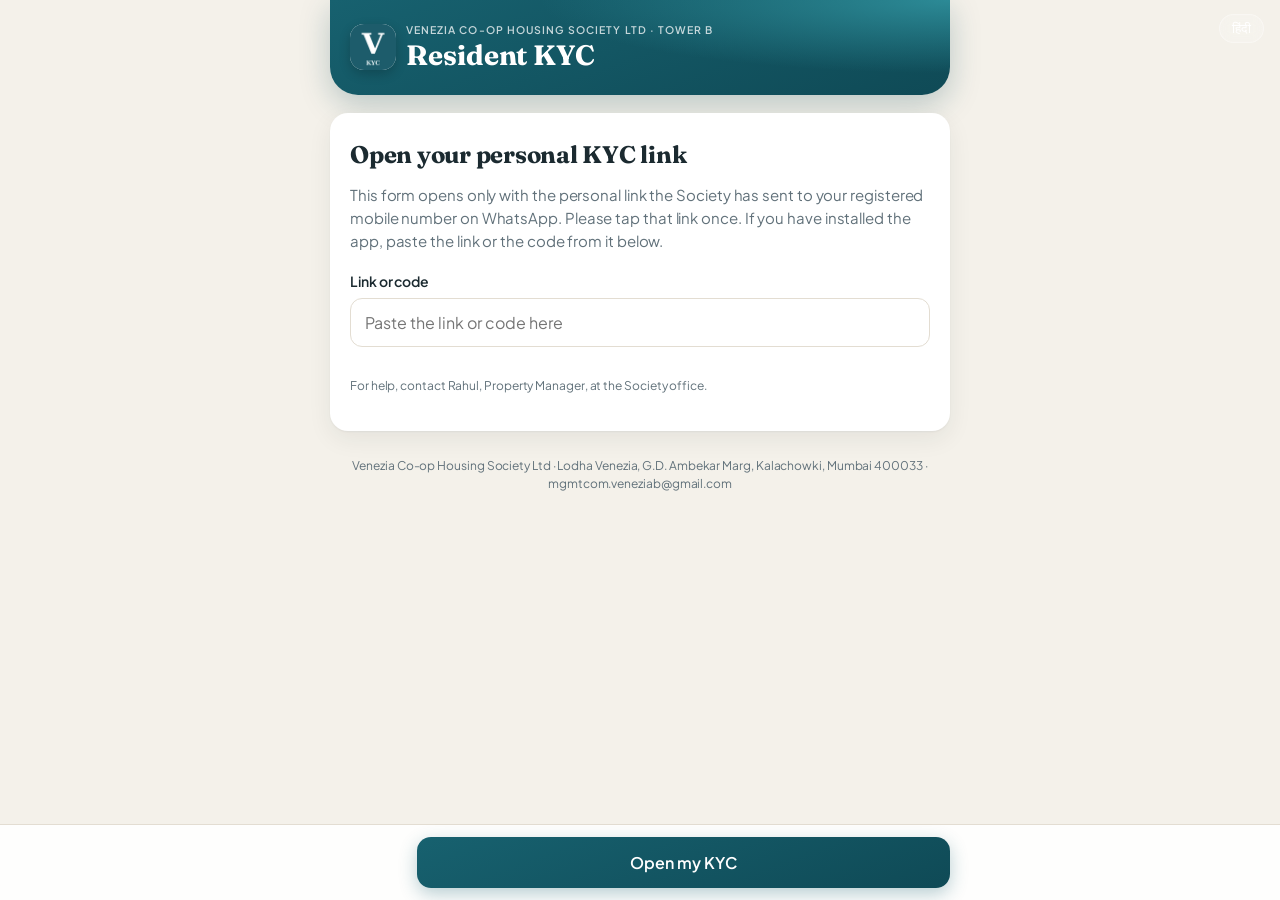
==== commit 34881f09: "Connect app to the Society KYC server Co-Authored-By: Claude Opus 5.5 <noreply@anthropic.com> Claude" ====
--- a/index.html
+++ b/index.html
@@ -17,7 +17,7 @@
 <meta name="apple-mobile-web-app-title" content="Venezia KYC">
 <link rel="preconnect" href="https://fonts.googleapis.com">
 <link rel="stylesheet" href="https://fonts.googleapis.com/css2?family=Plus+Jakarta+Sans:wght@400;500;600;700&family=Fraunces:opsz,wght@9..144,600;9..144,700&family=IBM+Plex+Mono:wght@500&display=swap">
-<link rel="stylesheet" href="app.css?v=7">
+<link rel="stylesheet" href="app.css?v=8">
 </head>
 <body>
 <div class="wrap">
@@ -259,7 +259,7 @@
   <button type="button" class="btn primary" id="next">Next</button>
 </div></div>
 
-<script src="config.js?v=7"></script>
-<script src="app.js?v=7"></script>
+<script src="config.js?v=8"></script>
+<script src="app.js?v=8"></script>
 </body>
 </html>
